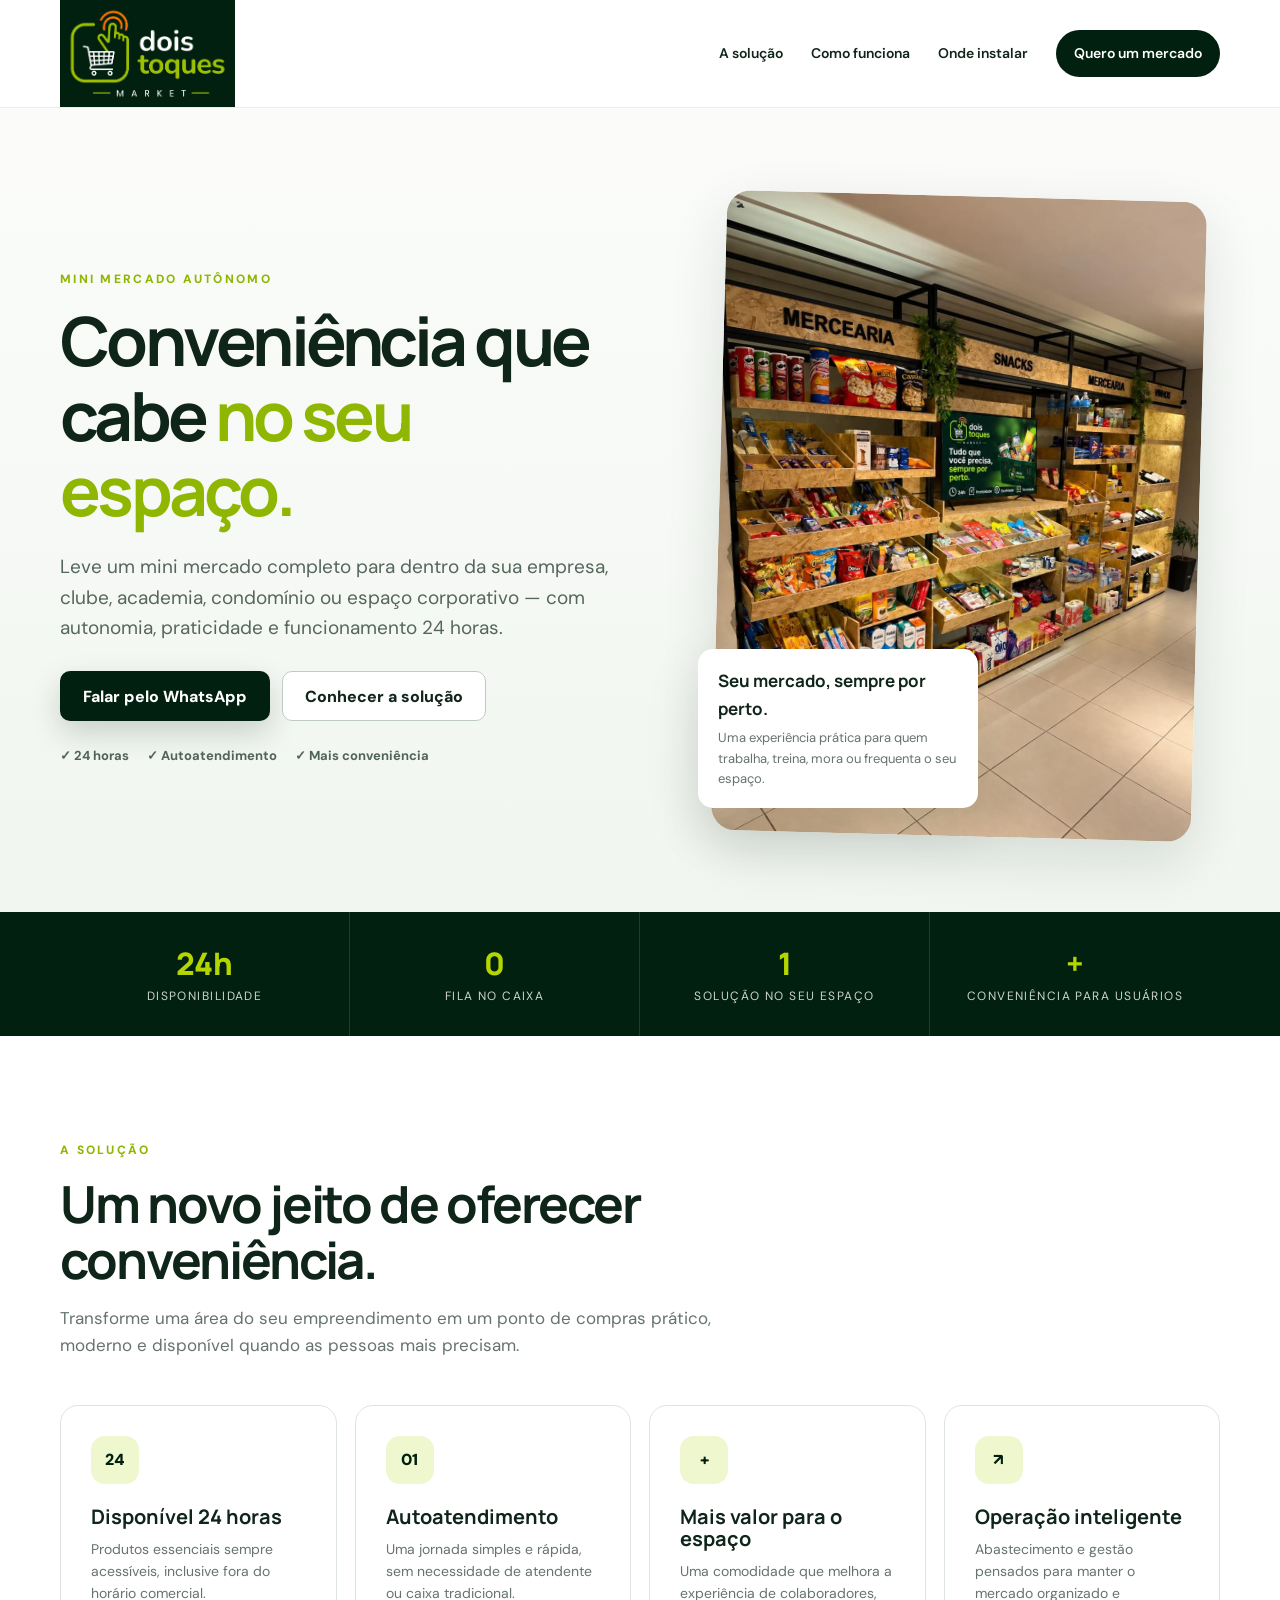
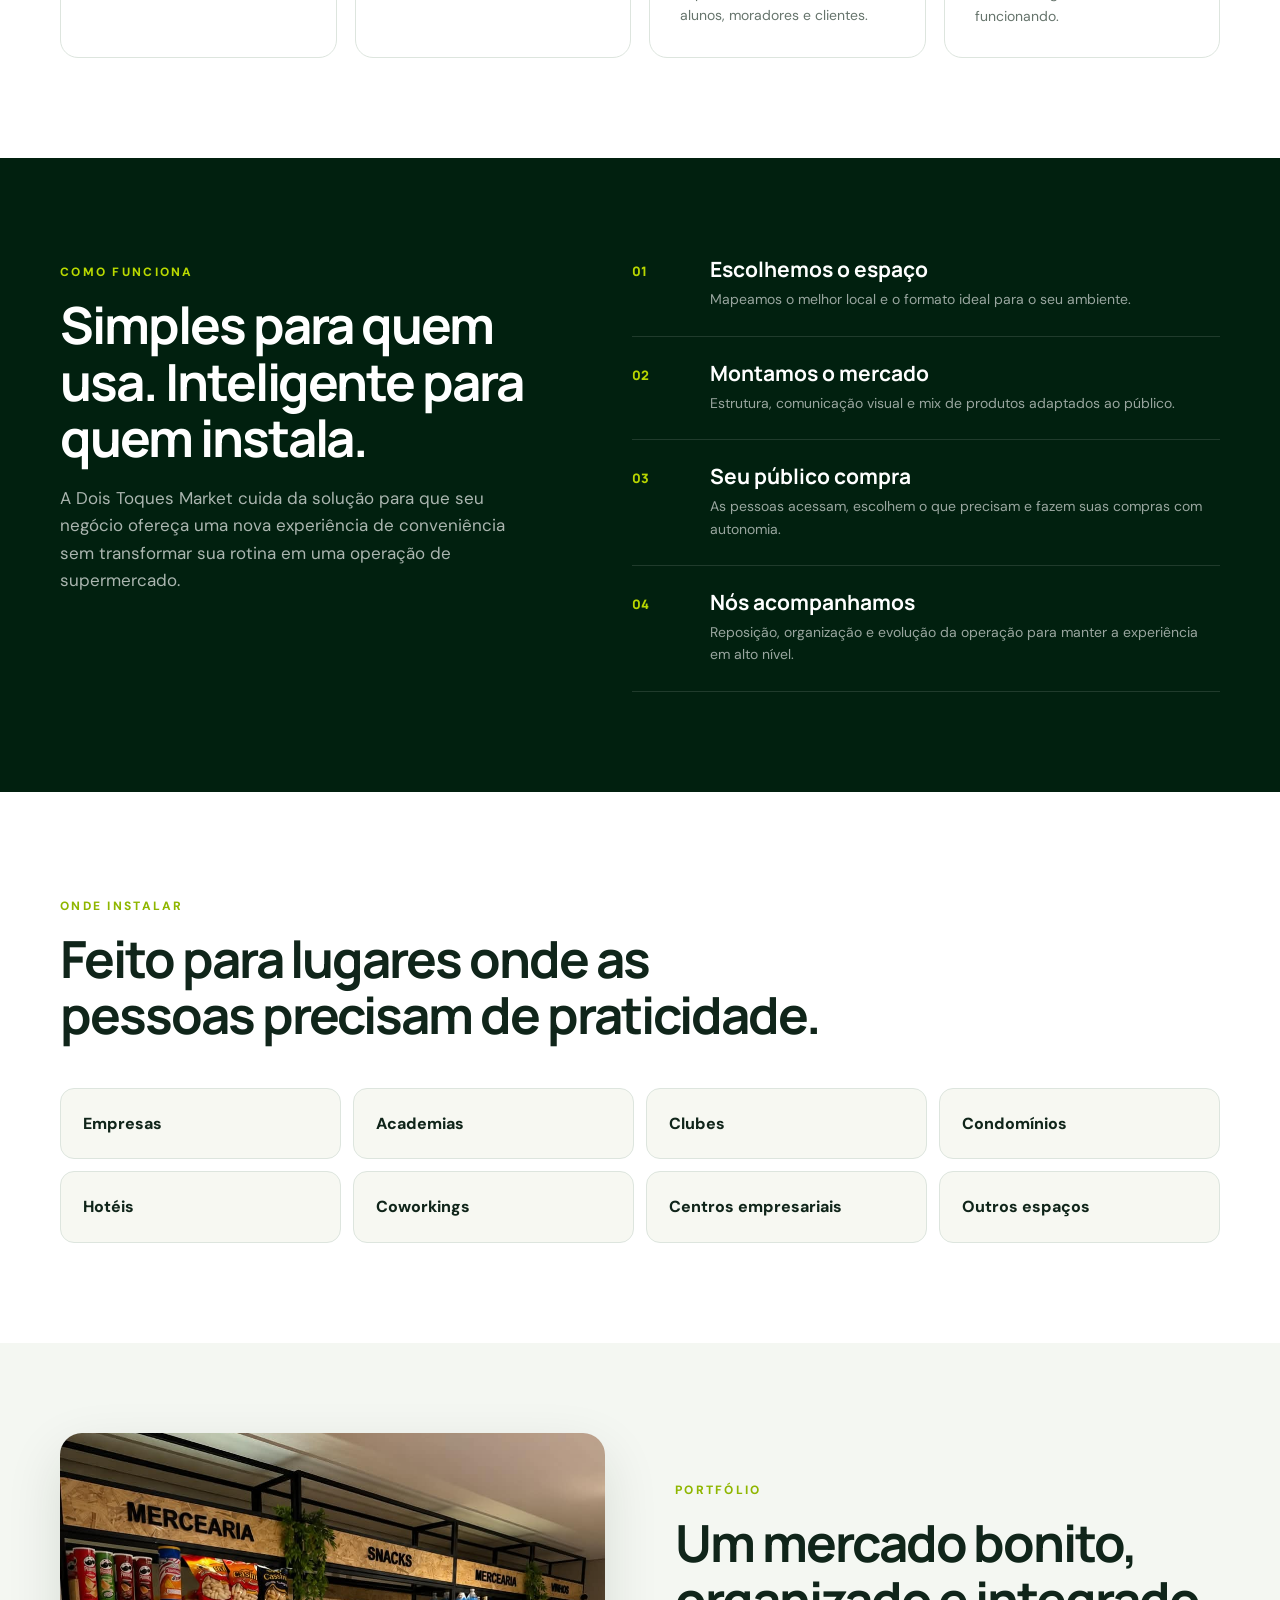
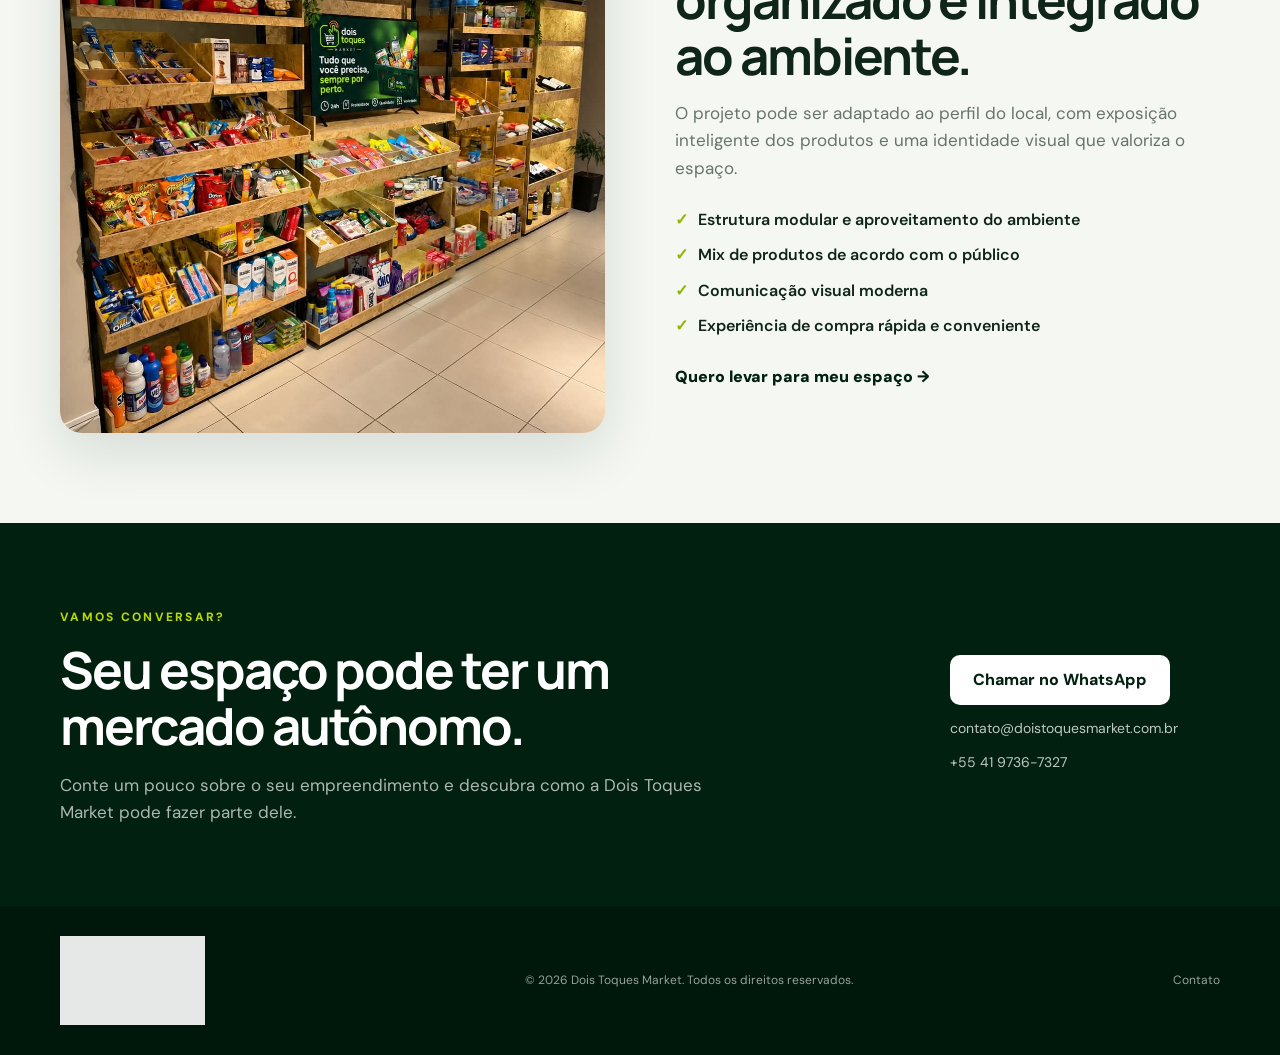
==== html/index.html @ eda02cd3 "Initial commit" ====
<!DOCTYPE html>
<html lang="pt-BR">
<head>
  <meta charset="UTF-8">
  <meta name="viewport" content="width=device-width, initial-scale=1.0">
  <meta name="description" content="Dois Toques Market — mini mercados autônomos para empresas, clubes, academias, condomínios e espaços corporativos. Conveniência 24 horas, sem operação de caixa.">
  <meta name="theme-color" content="#01200F">
  <title>Dois Toques Market | Mini Mercado Autônomo</title>
  <link rel="stylesheet" href="../css/style.css">
</head>
<body>
  <header class="site-header">
    <div class="container nav-wrap">
      <a class="brand" href="#inicio" aria-label="Dois Toques Market">
        <img src="../images/logo-escura.png" alt="Dois Toques Market">
      </a>
      <nav class="nav" aria-label="Navegação principal">
        <a href="#solucao">A solução</a>
        <a href="#como-funciona">Como funciona</a>
        <a href="#onde-instalar">Onde instalar</a>
        <a href="#contato" class="nav-cta">Quero um mercado</a>
      </nav>
    </div>
  </header>

  <main id="inicio">
    <section class="hero">
      <div class="container hero-grid">
        <div class="hero-copy">
          <span class="eyebrow">MINI MERCADO AUTÔNOMO</span>
          <h1>Conveniência que cabe <span>no seu espaço.</span></h1>
          <p class="hero-text">
            Leve um mini mercado completo para dentro da sua empresa, clube, academia,
            condomínio ou espaço corporativo — com autonomia, praticidade e funcionamento 24 horas.
          </p>
          <div class="hero-actions">
            <a class="btn btn-primary" href="https://wa.me/554197367327?text=Ol%C3%A1%2C%20quero%20conhecer%20a%20solu%C3%A7%C3%A3o%20da%20Dois%20Toques%20Market." target="_blank" rel="noopener">Falar pelo WhatsApp</a>
            <a class="btn btn-secondary" href="#solucao">Conhecer a solução</a>
          </div>
          <div class="hero-points">
            <span>✓ 24 horas</span>
            <span>✓ Autoatendimento</span>
            <span>✓ Mais conveniência</span>
          </div>
        </div>
        <div class="hero-visual">
          <div class="glow"></div>
          <img src="../images/mercado-autonomo.jpg" alt="Exemplo de mini mercado autônomo da Dois Toques Market" class="market-photo">
          <div class="floating-card">
            <strong>Seu mercado, sempre por perto.</strong>
            <span>Uma experiência prática para quem trabalha, treina, mora ou frequenta o seu espaço.</span>
          </div>
        </div>
      </div>
    </section>

    <section class="stats">
      <div class="container stats-grid">
        <div><strong>24h</strong><span>disponibilidade</span></div>
        <div><strong>0</strong><span>fila no caixa</span></div>
        <div><strong>1</strong><span>solução no seu espaço</span></div>
        <div><strong>+</strong><span>conveniência para usuários</span></div>
      </div>
    </section>

    <section id="solucao" class="section">
      <div class="container">
        <div class="section-heading">
          <span class="eyebrow">A SOLUÇÃO</span>
          <h2>Um novo jeito de oferecer conveniência.</h2>
          <p>Transforme uma área do seu empreendimento em um ponto de compras prático, moderno e disponível quando as pessoas mais precisam.</p>
        </div>
        <div class="cards">
          <article class="card">
            <div class="icon">24</div>
            <h3>Disponível 24 horas</h3>
            <p>Produtos essenciais sempre acessíveis, inclusive fora do horário comercial.</p>
          </article>
          <article class="card">
            <div class="icon">01</div>
            <h3>Autoatendimento</h3>
            <p>Uma jornada simples e rápida, sem necessidade de atendente ou caixa tradicional.</p>
          </article>
          <article class="card">
            <div class="icon">+</div>
            <h3>Mais valor para o espaço</h3>
            <p>Uma comodidade que melhora a experiência de colaboradores, alunos, moradores e clientes.</p>
          </article>
          <article class="card">
            <div class="icon">↗</div>
            <h3>Operação inteligente</h3>
            <p>Abastecimento e gestão pensados para manter o mercado organizado e funcionando.</p>
          </article>
        </div>
      </div>
    </section>

    <section id="como-funciona" class="section section-dark">
      <div class="container process-grid">
        <div>
          <span class="eyebrow eyebrow-light">COMO FUNCIONA</span>
          <h2>Simples para quem usa. Inteligente para quem instala.</h2>
          <p class="muted">A Dois Toques Market cuida da solução para que seu negócio ofereça uma nova experiência de conveniência sem transformar sua rotina em uma operação de supermercado.</p>
        </div>
        <div class="steps">
          <div class="step"><span>01</span><div><h3>Escolhemos o espaço</h3><p>Mapeamos o melhor local e o formato ideal para o seu ambiente.</p></div></div>
          <div class="step"><span>02</span><div><h3>Montamos o mercado</h3><p>Estrutura, comunicação visual e mix de produtos adaptados ao público.</p></div></div>
          <div class="step"><span>03</span><div><h3>Seu público compra</h3><p>As pessoas acessam, escolhem o que precisam e fazem suas compras com autonomia.</p></div></div>
          <div class="step"><span>04</span><div><h3>Nós acompanhamos</h3><p>Reposição, organização e evolução da operação para manter a experiência em alto nível.</p></div></div>
        </div>
      </div>
    </section>

    <section id="onde-instalar" class="section">
      <div class="container">
        <div class="section-heading">
          <span class="eyebrow">ONDE INSTALAR</span>
          <h2>Feito para lugares onde as pessoas precisam de praticidade.</h2>
        </div>
        <div class="audience-grid">
          <div class="audience">Empresas</div>
          <div class="audience">Academias</div>
          <div class="audience">Clubes</div>
          <div class="audience">Condomínios</div>
          <div class="audience">Hotéis</div>
          <div class="audience">Coworkings</div>
          <div class="audience">Centros empresariais</div>
          <div class="audience">Outros espaços</div>
        </div>
      </div>
    </section>

    <section class="portfolio">
      <div class="container portfolio-grid">
        <div class="portfolio-image-wrap">
          <img src="../images/mercado-autonomo.jpg" alt="Portfólio de mini mercado autônomo" class="portfolio-image">
        </div>
        <div class="portfolio-copy">
          <span class="eyebrow">PORTFÓLIO</span>
          <h2>Um mercado bonito, organizado e integrado ao ambiente.</h2>
          <p>O projeto pode ser adaptado ao perfil do local, com exposição inteligente dos produtos e uma identidade visual que valoriza o espaço.</p>
          <ul>
            <li>Estrutura modular e aproveitamento do ambiente</li>
            <li>Mix de produtos de acordo com o público</li>
            <li>Comunicação visual moderna</li>
            <li>Experiência de compra rápida e conveniente</li>
          </ul>
          <a class="text-link" href="#contato">Quero levar para meu espaço →</a>
        </div>
      </div>
    </section>

    <section class="cta-section" id="contato">
      <div class="container cta-box">
        <div>
          <span class="eyebrow eyebrow-light">VAMOS CONVERSAR?</span>
          <h2>Seu espaço pode ter um mercado autônomo.</h2>
          <p>Conte um pouco sobre o seu empreendimento e descubra como a Dois Toques Market pode fazer parte dele.</p>
        </div>
        <div class="cta-actions">
          <a class="btn btn-light" href="https://wa.me/554197367327?text=Ol%C3%A1%2C%20quero%20uma%20proposta%20para%20meu%20espa%C3%A7o." target="_blank" rel="noopener">Chamar no WhatsApp</a>
          <a class="contact-email" href="mailto:contato@doistoquesmarket.com.br">contato@doistoquesmarket.com.br</a>
          <span class="phone">+55 41 9736-7327</span>
        </div>
      </div>
    </section>
  </main>

  <footer class="footer">
    <div class="container footer-wrap">
      <img src="../images/logo-escura.png" alt="Dois Toques Market" class="footer-logo">
      <span>© 2026 Dois Toques Market. Todos os direitos reservados.</span>
      <a href="mailto:contato@doistoquesmarket.com.br">Contato</a>
    </div>
  </footer>
</body>
</html>
---- css/style.css ----
@import url('https://fonts.googleapis.com/css2?family=DM+Sans:wght@400;500;600;700&family=Manrope:wght@600;700;800&display=swap');

:root {
  --green: #01200F;
  --green-2: #073D22;
  --lime: #A8CF00;
  --lime-2: #8FB600;
  --orange: #FF7A00;
  --cream: #F7F8F2;
  --white: #FFFFFF;
  --text: #10251A;
  --muted: #66746C;
  --line: #DDE5DE;
  --shadow: 0 20px 55px rgba(1, 32, 15, .12);
}

* { box-sizing: border-box; }
html { scroll-behavior: smooth; }
body {
  margin: 0;
  color: var(--text);
  background: var(--white);
  font-family: 'DM Sans', Arial, sans-serif;
  line-height: 1.6;
}
a { color: inherit; text-decoration: none; }
img { max-width: 100%; display: block; }
.container { width: min(1160px, calc(100% - 40px)); margin: 0 auto; }

.site-header {
  position: sticky;
  top: 0;
  z-index: 50;
  background: rgba(255,255,255,.92);
  backdrop-filter: blur(14px);
  border-bottom: 1px solid rgba(1,32,15,.08);
}
.nav-wrap { min-height: 82px; display:flex; align-items:center; justify-content:space-between; gap:30px; }
.brand img { width: 175px; height: auto; }
.nav { display:flex; align-items:center; gap:28px; font-weight:600; font-size:14px; }
.nav a:not(.nav-cta):hover { color: var(--lime-2); }
.nav-cta { padding: 12px 18px; border-radius: 999px; background: var(--green); color: white; }

.hero {
  position: relative;
  overflow: hidden;
  padding: 88px 0 76px;
  background: linear-gradient(180deg, #fbfcfa 0%, #f1f6f0 100%);
}
.hero-grid { display:grid; grid-template-columns: 1fr .92fr; align-items:center; gap:70px; }
.eyebrow {
  display:inline-block;
  color: var(--lime-2);
  font-weight:800;
  font-size:12px;
  letter-spacing: .19em;
  margin-bottom: 14px;
}
.eyebrow-light { color: #B9D900; }
h1, h2, h3 { font-family: 'Manrope', Arial, sans-serif; margin:0; line-height:1.1; }
h1 { font-size: clamp(44px, 5.3vw, 74px); letter-spacing:-.055em; max-width:700px; }
h1 span { color: var(--lime-2); }
.hero-text { font-size:19px; max-width:650px; color:#56665D; margin:25px 0 28px; }
.hero-actions { display:flex; flex-wrap:wrap; gap:12px; }
.btn {
  display:inline-flex; align-items:center; justify-content:center;
  min-height:50px; padding:0 22px; border-radius:10px;
  font-weight:800; transition:.2s ease; border:1px solid transparent;
}
.btn:hover { transform: translateY(-2px); }
.btn-primary { background:var(--green); color:white; box-shadow:0 12px 30px rgba(1,32,15,.18); }
.btn-secondary { border-color:#BFCBC2; background:white; }
.btn-light { background:white; color:var(--green); }
.hero-points { display:flex; flex-wrap:wrap; gap:18px; margin-top:25px; font-size:13px; font-weight:700; color:#51635A; }

.hero-visual { position:relative; min-height:500px; display:flex; align-items:center; justify-content:center; }
.glow { position:absolute; width:390px; height:390px; border-radius:50%; background:rgba(168,207,0,.17); filter:blur(12px); }
.market-photo {
  position:relative; z-index:2; width:min(480px, 100%); aspect-ratio:3/4; object-fit:cover;
  border-radius:24px; box-shadow:var(--shadow); transform:rotate(1.5deg);
}
.floating-card {
  position:absolute; z-index:3; bottom:28px; left:0; width:280px;
  padding:18px 20px; background:white; border-radius:15px; box-shadow:var(--shadow);
}
.floating-card strong { display:block; font-family:'Manrope'; font-size:17px; }
.floating-card span { display:block; color:var(--muted); font-size:13px; margin-top:6px; }

.stats { background:var(--green); color:white; }
.stats-grid { display:grid; grid-template-columns:repeat(4,1fr); }
.stats-grid div { padding:30px 20px; border-right:1px solid rgba(255,255,255,.12); text-align:center; }
.stats-grid div:last-child { border:0; }
.stats strong { display:block; font:800 31px 'Manrope'; color:#B5D500; }
.stats span { display:block; font-size:12px; text-transform:uppercase; letter-spacing:.12em; opacity:.8; margin-top:3px; }

.section { padding:100px 0; }
.section-heading { max-width:760px; margin-bottom:45px; }
.section-heading h2, .process-grid h2, .portfolio-copy h2, .cta-box h2 { font-size:clamp(34px,4vw,54px); letter-spacing:-.04em; }
.section-heading p { font-size:17px; color:var(--muted); max-width:680px; margin:18px 0 0; }
.cards { display:grid; grid-template-columns:repeat(4,1fr); gap:18px; }
.card { padding:30px; border:1px solid var(--line); border-radius:18px; background:white; transition:.2s ease; }
.card:hover { transform:translateY(-5px); box-shadow:var(--shadow); }
.icon { width:48px; height:48px; display:grid; place-items:center; border-radius:14px; background:#EFF7CF; color:var(--green); font-weight:900; margin-bottom:22px; }
.card h3 { font-size:20px; margin-bottom:10px; }
.card p { color:var(--muted); margin:0; font-size:14px; }

.section-dark { background:var(--green); color:white; }
.process-grid { display:grid; grid-template-columns:.9fr 1.1fr; gap:90px; align-items:start; }
.process-grid h2 { max-width:520px; }
.muted { color:rgba(255,255,255,.67); max-width:500px; margin-top:20px; font-size:17px; }
.steps { display:grid; gap:0; }
.step { display:grid; grid-template-columns:58px 1fr; gap:20px; padding:25px 0; border-bottom:1px solid rgba(255,255,255,.12); }
.step:first-child { padding-top:0; }
.step > span { color:#B8D600; font:800 13px 'Manrope'; padding-top:4px; }
.step h3 { font-size:21px; }
.step p { margin:7px 0 0; color:rgba(255,255,255,.6); font-size:14px; }

.audience-grid { display:grid; grid-template-columns:repeat(4,1fr); gap:12px; }
.audience { border:1px solid var(--line); border-radius:14px; padding:22px; font-weight:800; background:var(--cream); }

.portfolio { padding:90px 0; background:#F4F7F2; }
.portfolio-grid { display:grid; grid-template-columns:1fr 1fr; gap:70px; align-items:center; }
.portfolio-image-wrap { position:relative; }
.portfolio-image { width:100%; max-height:600px; object-fit:cover; border-radius:22px; box-shadow:var(--shadow); }
.portfolio-copy p { color:var(--muted); font-size:17px; }
.portfolio-copy ul { padding:0; list-style:none; margin:25px 0; display:grid; gap:10px; }
.portfolio-copy li { font-weight:600; }
.portfolio-copy li::before { content:'✓'; color:var(--lime-2); margin-right:10px; font-weight:900; }
.text-link { color:var(--green); font-weight:900; }

.cta-section { padding:80px 0; background:var(--green); }
.cta-box { color:white; display:flex; justify-content:space-between; gap:50px; align-items:center; }
.cta-box h2 { max-width:650px; }
.cta-box p { color:rgba(255,255,255,.68); max-width:650px; margin:18px 0 0; font-size:17px; }
.cta-actions { display:flex; flex-direction:column; align-items:flex-start; gap:12px; min-width:270px; }
.contact-email, .phone { color:rgba(255,255,255,.75); font-size:14px; }
.contact-email:hover { color:white; }

.footer { background:#00170B; color:rgba(255,255,255,.6); padding:30px 0; font-size:12px; }
.footer-wrap { display:flex; align-items:center; justify-content:space-between; gap:20px; }
.footer-logo { width:145px; filter:brightness(0) invert(1); opacity:.9; }
.footer a:hover { color:white; }

@media (max-width: 900px) {
  .nav { display:none; }
  .hero { padding-top:55px; }
  .hero-grid, .process-grid, .portfolio-grid { grid-template-columns:1fr; gap:45px; }
  .hero-visual { min-height:auto; }
  .cards { grid-template-columns:repeat(2,1fr); }
  .audience-grid { grid-template-columns:repeat(2,1fr); }
  .cta-box { flex-direction:column; align-items:flex-start; }
}
@media (max-width: 560px) {
  .container { width:min(100% - 28px, 1160px); }
  .brand img { width:145px; }
  h1 { font-size:42px; }
  .hero-text { font-size:17px; }
  .hero-actions .btn { width:100%; }
  .hero-points { gap:9px; flex-direction:column; }
  .stats-grid { grid-template-columns:repeat(2,1fr); }
  .stats-grid div { padding:22px 10px; border-bottom:1px solid rgba(255,255,255,.12); }
  .cards { grid-template-columns:1fr; }
  .audience-grid { grid-template-columns:1fr; }
  .section { padding:70px 0; }
  .portfolio { padding:65px 0; }
  .floating-card { position:relative; bottom:auto; left:auto; margin-top:-70px; width:calc(100% - 30px); }
  .hero-visual { flex-direction:column; }
  .footer-wrap { flex-direction:column; align-items:flex-start; }
}
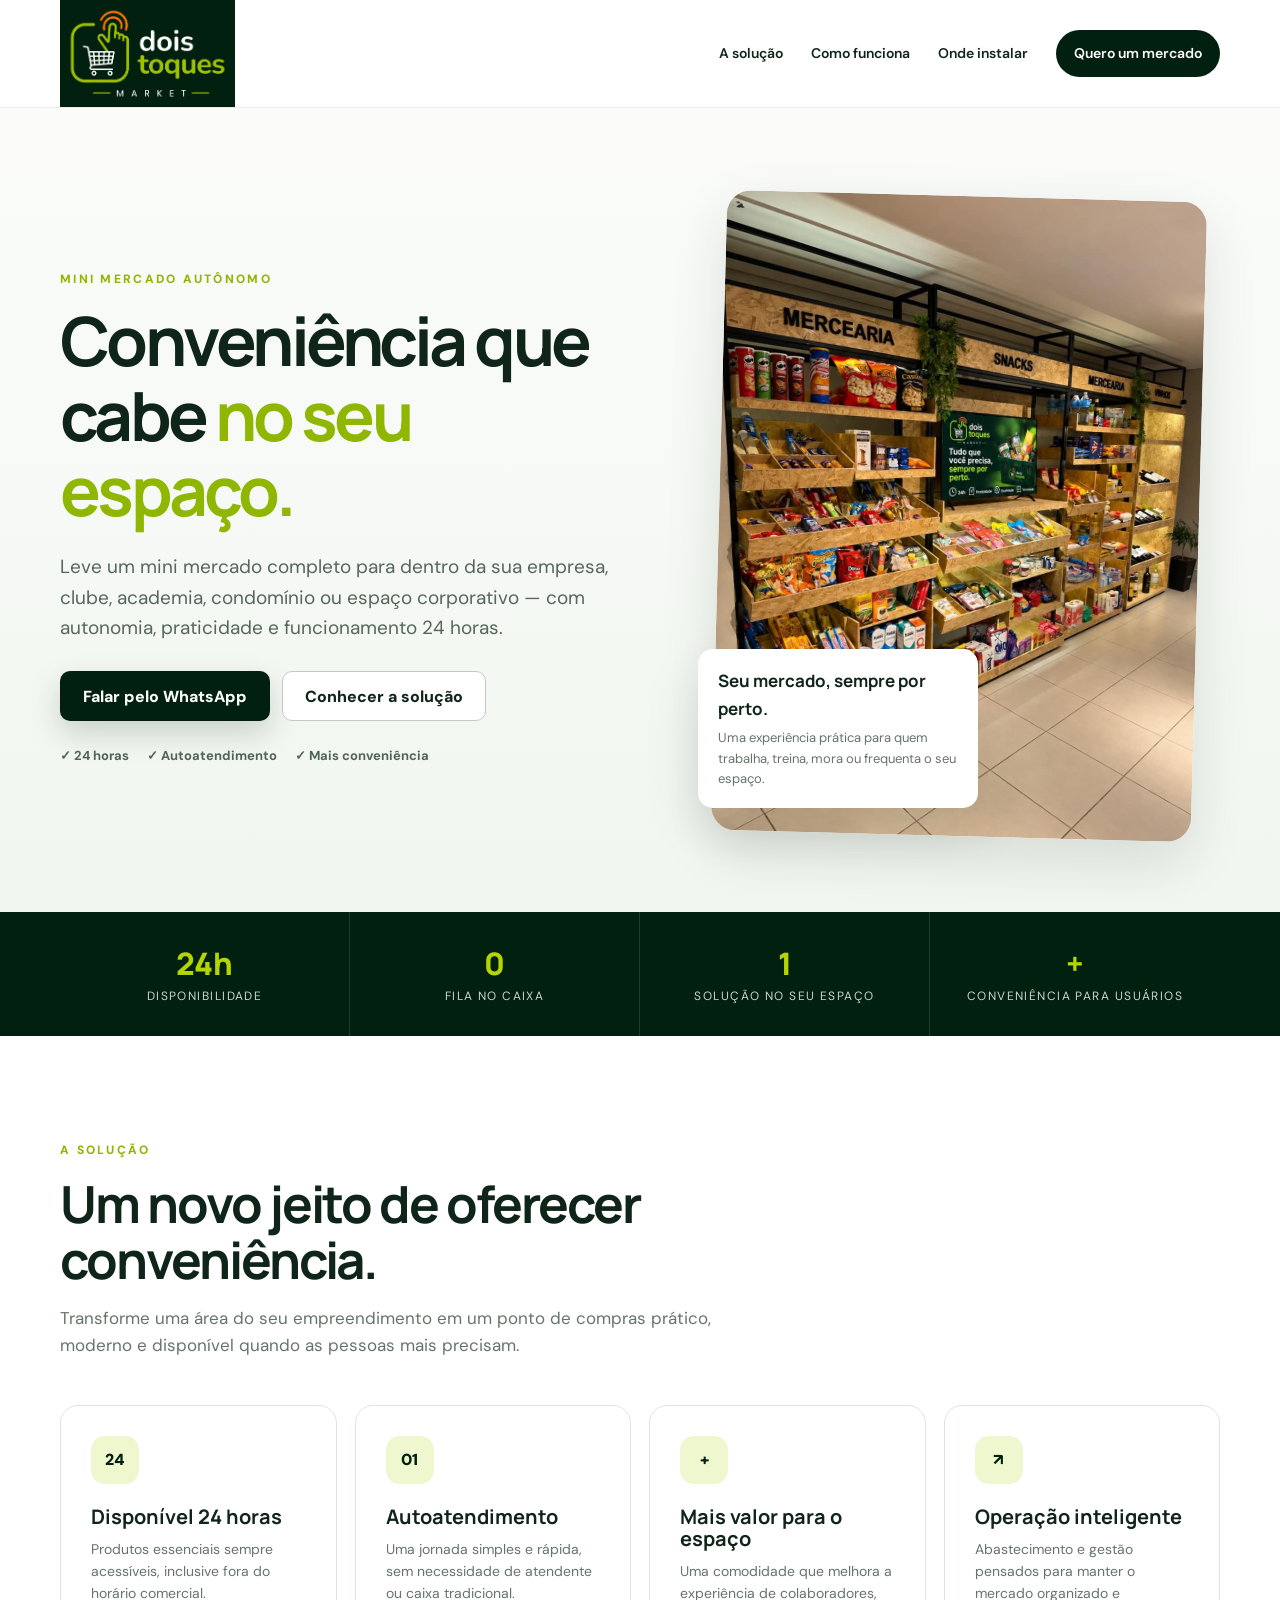
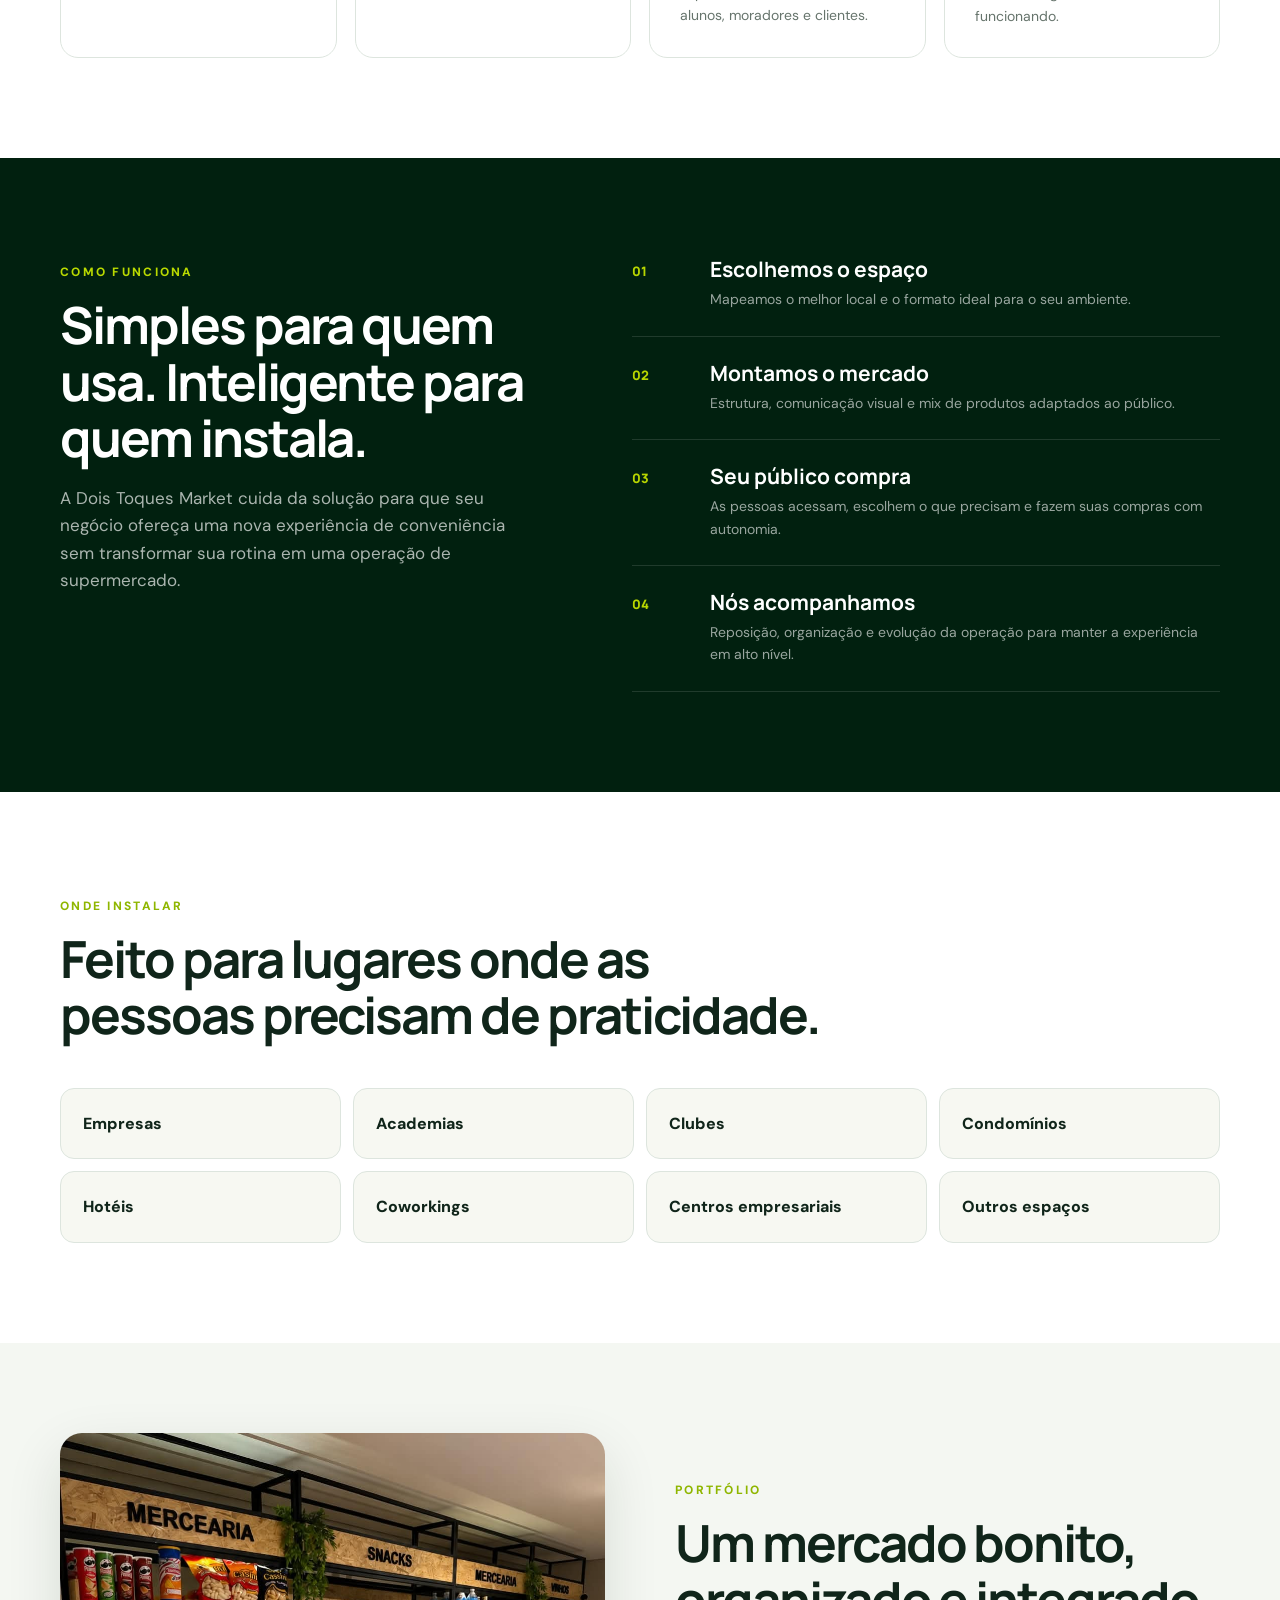
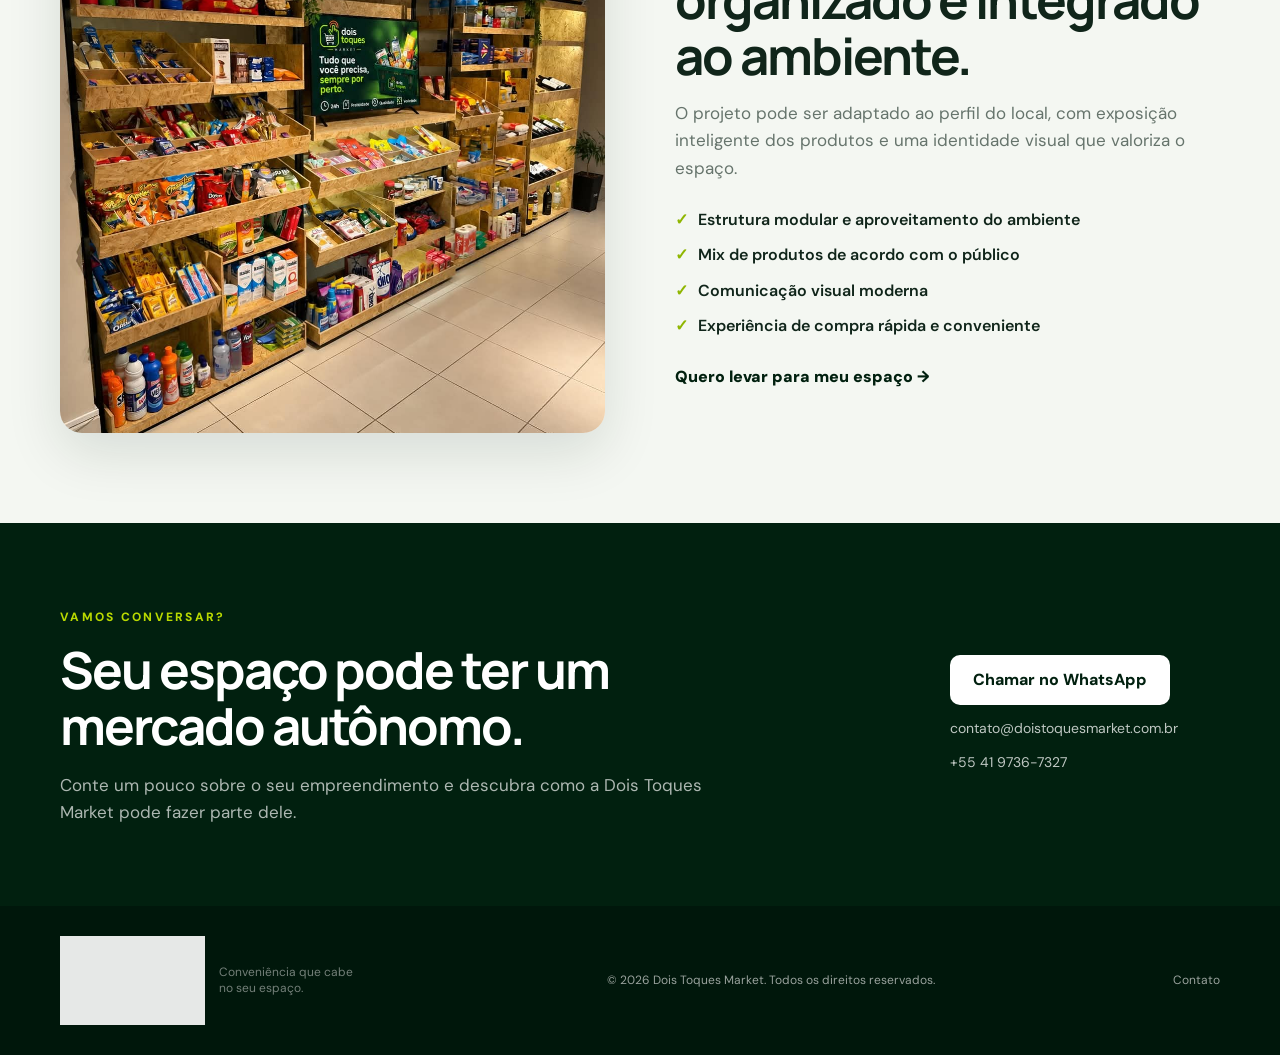
==== commit 73b3827f: "Enhance footer branding and site animations" ====
--- a/html/index.html
+++ b/html/index.html
@@ -168,7 +168,10 @@
 
   <footer class="footer">
     <div class="container footer-wrap">
-      <img src="../images/logo-escura.png" alt="Dois Toques Market" class="footer-logo">
+      <div class="footer-brand">
+        <img src="../images/logo-escura.png" alt="Dois Toques Market" class="footer-logo">
+        <span>Conveniência que cabe no seu espaço.</span>
+      </div>
       <span>© 2026 Dois Toques Market. Todos os direitos reservados.</span>
       <a href="mailto:contato@doistoquesmarket.com.br">Contato</a>
     </div>
--- a/css/style.css
+++ b/css/style.css
@@ -22,6 +22,7 @@
   background: var(--white);
   font-family: 'DM Sans', Arial, sans-serif;
   line-height: 1.6;
+  overflow-x: hidden;
 }
 a { color: inherit; text-decoration: none; }
 img { max-width: 100%; display: block; }
@@ -46,8 +47,10 @@
   overflow: hidden;
   padding: 88px 0 76px;
   background: linear-gradient(180deg, #fbfcfa 0%, #f1f6f0 100%);
+  animation: reveal-section .8s ease both;
 }
 .hero-grid { display:grid; grid-template-columns: 1fr .92fr; align-items:center; gap:70px; }
+.hero-copy { animation: slide-up .75s .12s ease both; }
 .eyebrow {
   display:inline-block;
   color: var(--lime-2);
@@ -74,11 +77,13 @@
 .hero-points { display:flex; flex-wrap:wrap; gap:18px; margin-top:25px; font-size:13px; font-weight:700; color:#51635A; }
 
 .hero-visual { position:relative; min-height:500px; display:flex; align-items:center; justify-content:center; }
-.glow { position:absolute; width:390px; height:390px; border-radius:50%; background:rgba(168,207,0,.17); filter:blur(12px); }
+.hero-visual { animation: slide-in-right .9s .2s ease both; }
+.glow { position:absolute; width:390px; height:390px; border-radius:50%; background:rgba(168,207,0,.17); filter:blur(12px); animation: pulse-glow 5s ease-in-out infinite; }
 .market-photo {
   position:relative; z-index:2; width:min(480px, 100%); aspect-ratio:3/4; object-fit:cover;
-  border-radius:24px; box-shadow:var(--shadow); transform:rotate(1.5deg);
-}
+  border-radius:24px; box-shadow:var(--shadow); transform:rotate(1.5deg); transition:transform .35s ease, box-shadow .35s ease;
+}
+.market-photo:hover { transform:rotate(0) scale(1.02); box-shadow:0 28px 65px rgba(1, 32, 15, .2); }
 .floating-card {
   position:absolute; z-index:3; bottom:28px; left:0; width:280px;
   padding:18px 20px; background:white; border-radius:15px; box-shadow:var(--shadow);
@@ -98,7 +103,10 @@
 .section-heading h2, .process-grid h2, .portfolio-copy h2, .cta-box h2 { font-size:clamp(34px,4vw,54px); letter-spacing:-.04em; }
 .section-heading p { font-size:17px; color:var(--muted); max-width:680px; margin:18px 0 0; }
 .cards { display:grid; grid-template-columns:repeat(4,1fr); gap:18px; }
-.card { padding:30px; border:1px solid var(--line); border-radius:18px; background:white; transition:.2s ease; }
+.card { padding:30px; border:1px solid var(--line); border-radius:18px; background:white; transition:transform .25s ease, box-shadow .25s ease, border-color .25s ease; animation: slide-up .7s ease both; }
+.card:nth-child(2) { animation-delay:.08s; }
+.card:nth-child(3) { animation-delay:.16s; }
+.card:nth-child(4) { animation-delay:.24s; }
 .card:hover { transform:translateY(-5px); box-shadow:var(--shadow); }
 .icon { width:48px; height:48px; display:grid; place-items:center; border-radius:14px; background:#EFF7CF; color:var(--green); font-weight:900; margin-bottom:22px; }
 .card h3 { font-size:20px; margin-bottom:10px; }
@@ -116,7 +124,8 @@
 .step p { margin:7px 0 0; color:rgba(255,255,255,.6); font-size:14px; }
 
 .audience-grid { display:grid; grid-template-columns:repeat(4,1fr); gap:12px; }
-.audience { border:1px solid var(--line); border-radius:14px; padding:22px; font-weight:800; background:var(--cream); }
+.audience { border:1px solid var(--line); border-radius:14px; padding:22px; font-weight:800; background:var(--cream); transition:transform .25s ease, background .25s ease, border-color .25s ease; }
+.audience:hover { transform:translateY(-4px); background:#EFF7CF; border-color:#C8DB7A; }
 
 .portfolio { padding:90px 0; background:#F4F7F2; }
 .portfolio-grid { display:grid; grid-template-columns:1fr 1fr; gap:70px; align-items:center; }
@@ -136,10 +145,34 @@
 .contact-email, .phone { color:rgba(255,255,255,.75); font-size:14px; }
 .contact-email:hover { color:white; }
 
-.footer { background:#00170B; color:rgba(255,255,255,.6); padding:30px 0; font-size:12px; }
+.footer { background:#00170B; color:rgba(255,255,255,.6); padding:30px 0; font-size:12px; animation: reveal-section .8s .2s ease both; }
 .footer-wrap { display:flex; align-items:center; justify-content:space-between; gap:20px; }
-.footer-logo { width:145px; filter:brightness(0) invert(1); opacity:.9; }
+.footer-brand { display:flex; align-items:center; gap:14px; }
+.footer-brand > span { max-width:150px; line-height:1.35; color:rgba(255,255,255,.45); }
+.footer-logo { width:145px; filter:brightness(0) invert(1); opacity:.9; transition:transform .3s ease, opacity .3s ease; }
+.footer-logo:hover { transform:translateY(-3px); opacity:1; }
 .footer a:hover { color:white; }
+
+@keyframes slide-up {
+  from { opacity:0; transform:translateY(24px); }
+  to { opacity:1; transform:translateY(0); }
+}
+@keyframes slide-in-right {
+  from { opacity:0; transform:translateX(28px); }
+  to { opacity:1; transform:translateX(0); }
+}
+@keyframes reveal-section {
+  from { opacity:0; }
+  to { opacity:1; }
+}
+@keyframes pulse-glow {
+  0%, 100% { transform:scale(.96); opacity:.7; }
+  50% { transform:scale(1.06); opacity:1; }
+}
+
+@media (prefers-reduced-motion: reduce) {
+  *, *::before, *::after { animation-duration:.01ms !important; animation-iteration-count:1 !important; scroll-behavior:auto !important; transition-duration:.01ms !important; }
+}
 
 @media (max-width: 900px) {
   .nav { display:none; }
@@ -166,4 +199,5 @@
   .floating-card { position:relative; bottom:auto; left:auto; margin-top:-70px; width:calc(100% - 30px); }
   .hero-visual { flex-direction:column; }
   .footer-wrap { flex-direction:column; align-items:flex-start; }
-}
+  .footer-brand { align-items:flex-start; flex-direction:column; gap:8px; }
+}
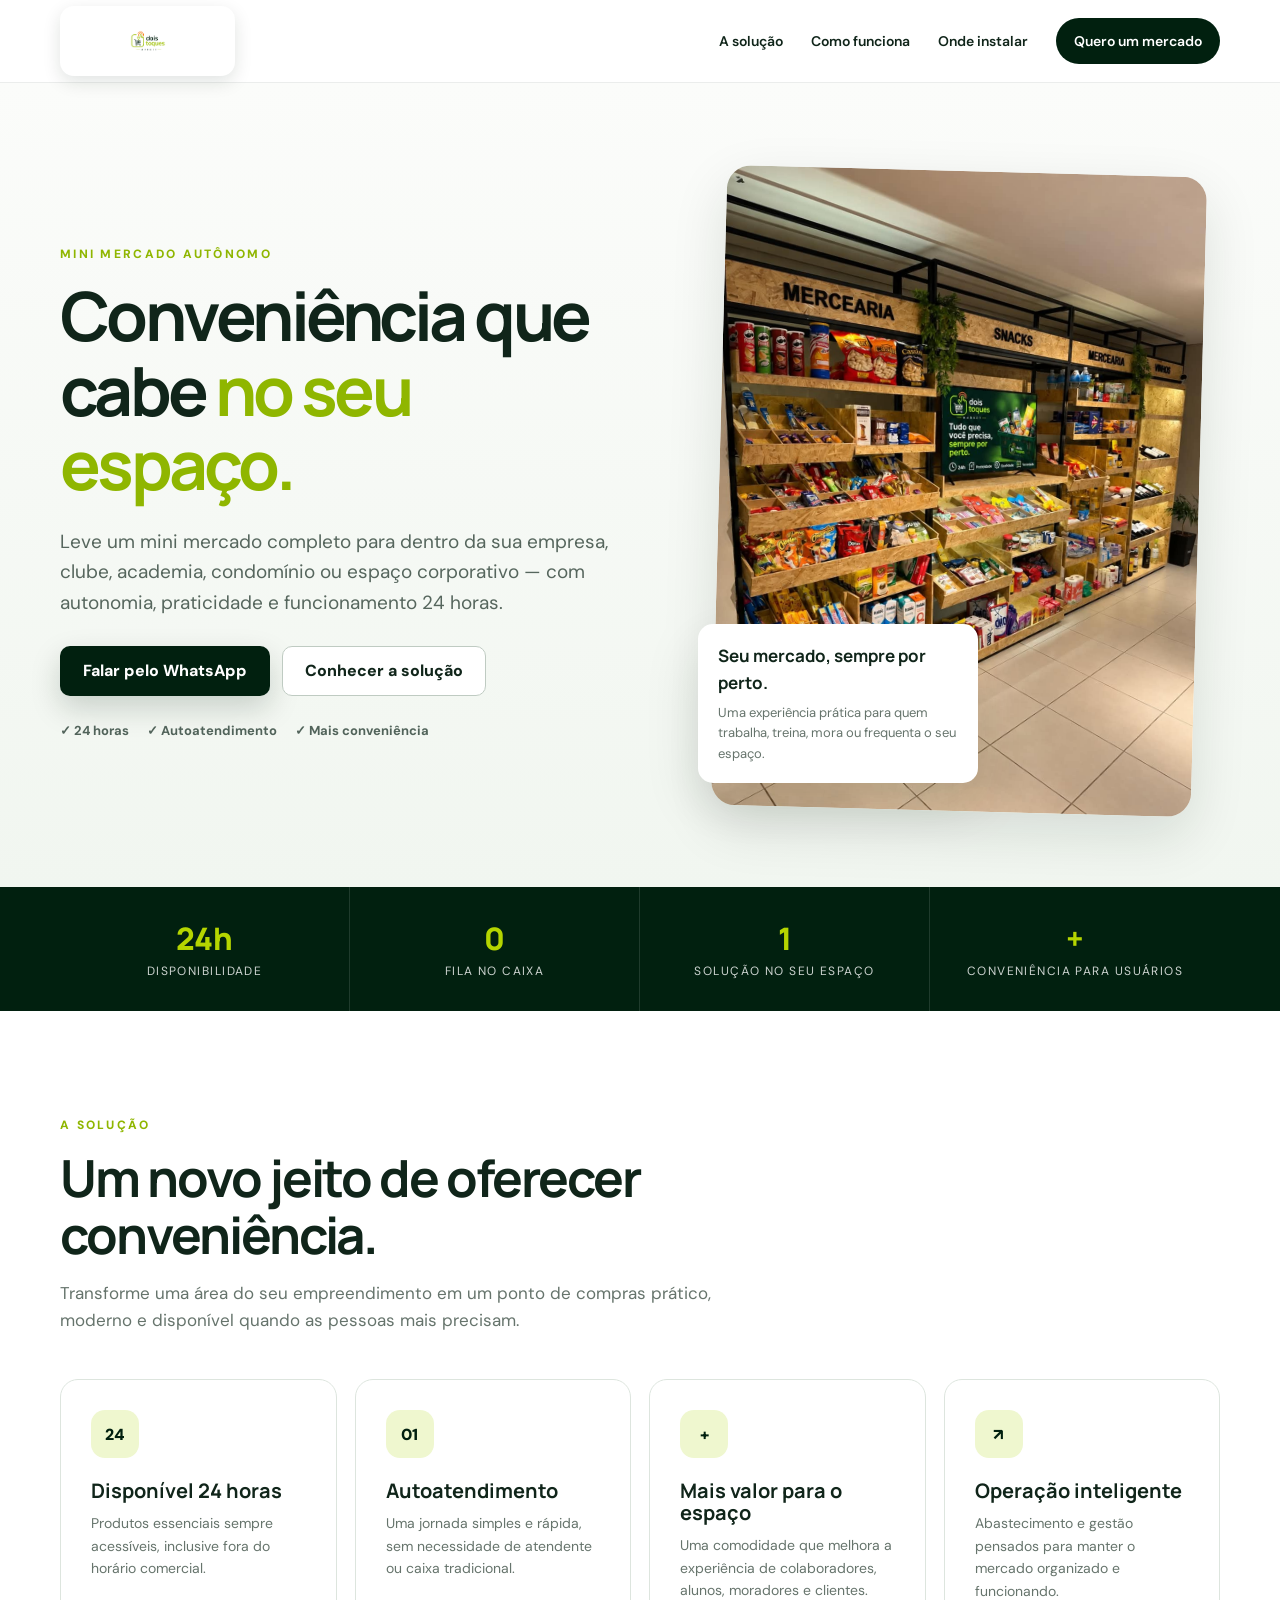
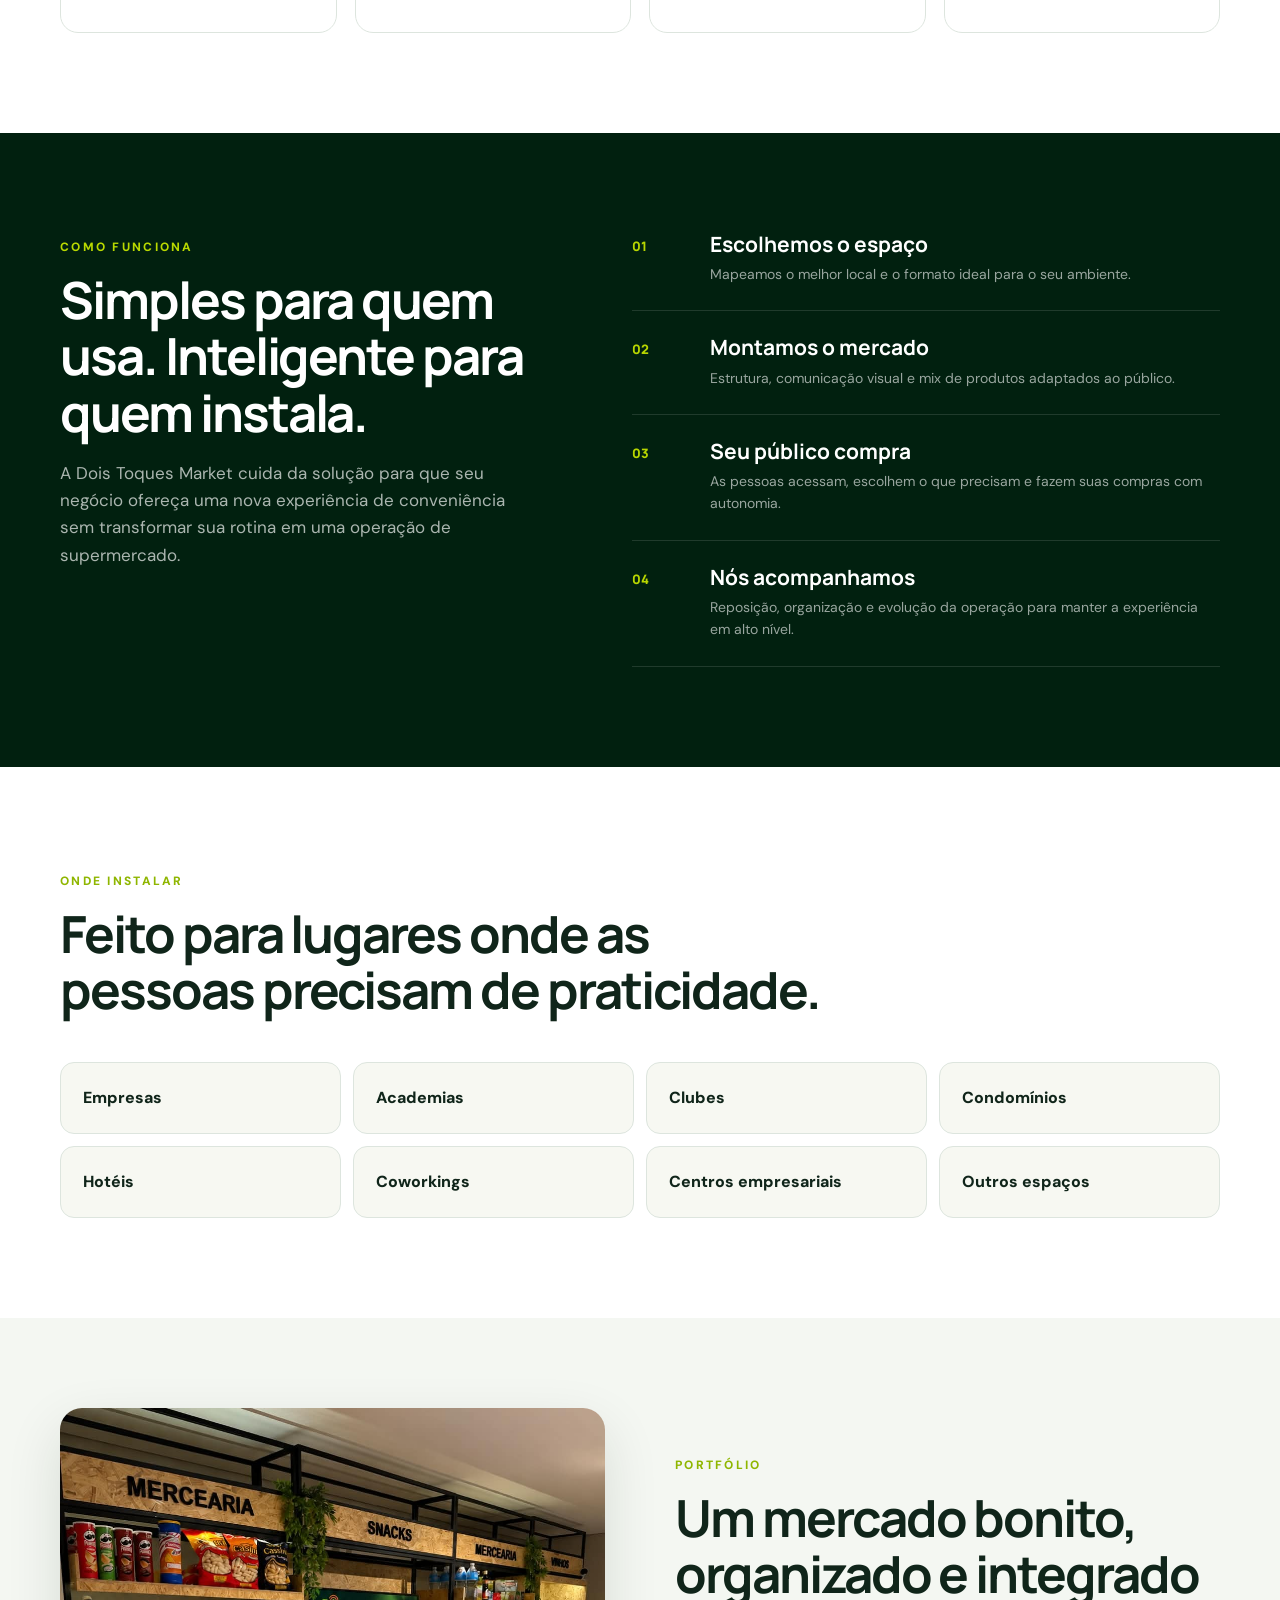
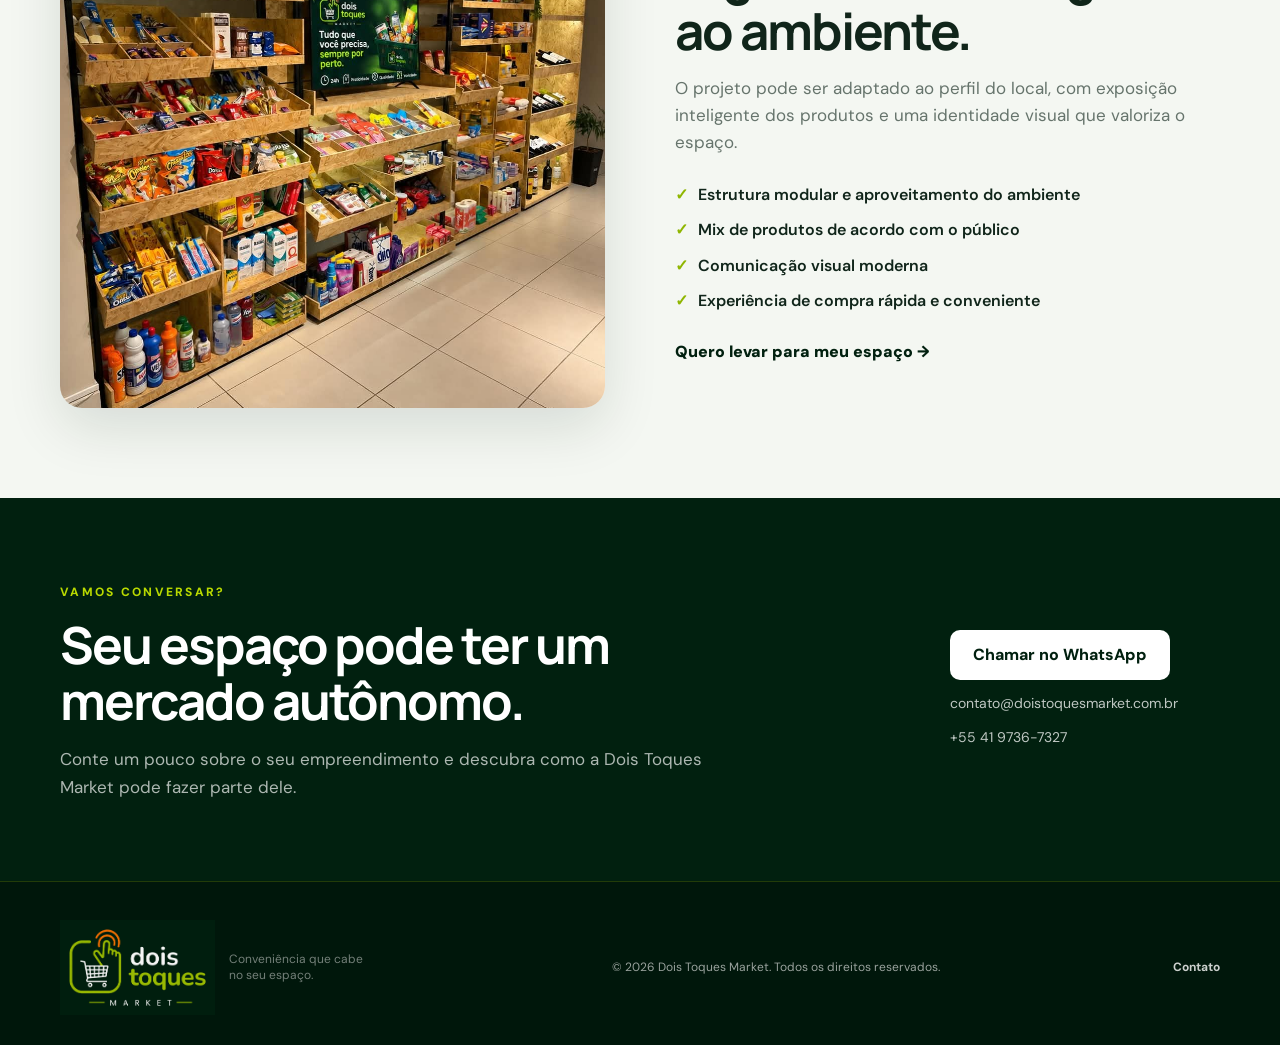
==== commit 0f358c19: "Atualiza logo do cabeçalho Substitui a logo exibida no cabeçalho pela nova imagem com fundo branco e" ====
--- a/html/index.html
+++ b/html/index.html
@@ -12,7 +12,7 @@
   <header class="site-header">
     <div class="container nav-wrap">
       <a class="brand" href="#inicio" aria-label="Dois Toques Market">
-        <img src="../images/logo-escura.png" alt="Dois Toques Market">
+        <img src="../images/logo-cabecalho.png" alt="Dois Toques Market">
       </a>
       <nav class="nav" aria-label="Navegação principal">
         <a href="#solucao">A solução</a>
--- a/css/style.css
+++ b/css/style.css
@@ -37,7 +37,8 @@
   border-bottom: 1px solid rgba(1,32,15,.08);
 }
 .nav-wrap { min-height: 82px; display:flex; align-items:center; justify-content:space-between; gap:30px; }
-.brand img { width: 175px; height: auto; }
+.brand img { width: 175px; height: 70px; object-fit: contain; border-radius: 14px; background: #fff; box-shadow: 0 6px 18px rgba(1,32,15,.12); transition: transform .25s ease, box-shadow .25s ease; }
+.brand:hover img { transform: translateY(-2px); box-shadow: 0 9px 22px rgba(1,32,15,.18); }
 .nav { display:flex; align-items:center; gap:28px; font-weight:600; font-size:14px; }
 .nav a:not(.nav-cta):hover { color: var(--lime-2); }
 .nav-cta { padding: 12px 18px; border-radius: 999px; background: var(--green); color: white; }
@@ -145,13 +146,14 @@
 .contact-email, .phone { color:rgba(255,255,255,.75); font-size:14px; }
 .contact-email:hover { color:white; }
 
-.footer { background:#00170B; color:rgba(255,255,255,.6); padding:30px 0; font-size:12px; animation: reveal-section .8s .2s ease both; }
-.footer-wrap { display:flex; align-items:center; justify-content:space-between; gap:20px; }
+.footer { background:#00170B; color:rgba(255,255,255,.6); padding:38px 0 30px; font-size:12px; border-top:1px solid rgba(168,207,0,.2); animation: reveal-section .8s .2s ease both; }
+.footer-wrap { display:flex; align-items:center; justify-content:space-between; gap:26px; }
 .footer-brand { display:flex; align-items:center; gap:14px; }
 .footer-brand > span { max-width:150px; line-height:1.35; color:rgba(255,255,255,.45); }
-.footer-logo { width:145px; filter:brightness(0) invert(1); opacity:.9; transition:transform .3s ease, opacity .3s ease; }
+.footer-logo { width:155px; height:auto; opacity:.96; transition:transform .3s ease, opacity .3s ease; }
 .footer-logo:hover { transform:translateY(-3px); opacity:1; }
-.footer a:hover { color:white; }
+.footer a { font-weight:700; color:rgba(255,255,255,.8); }
+.footer a:hover { color:#B8D600; }
 
 @keyframes slide-up {
   from { opacity:0; transform:translateY(24px); }
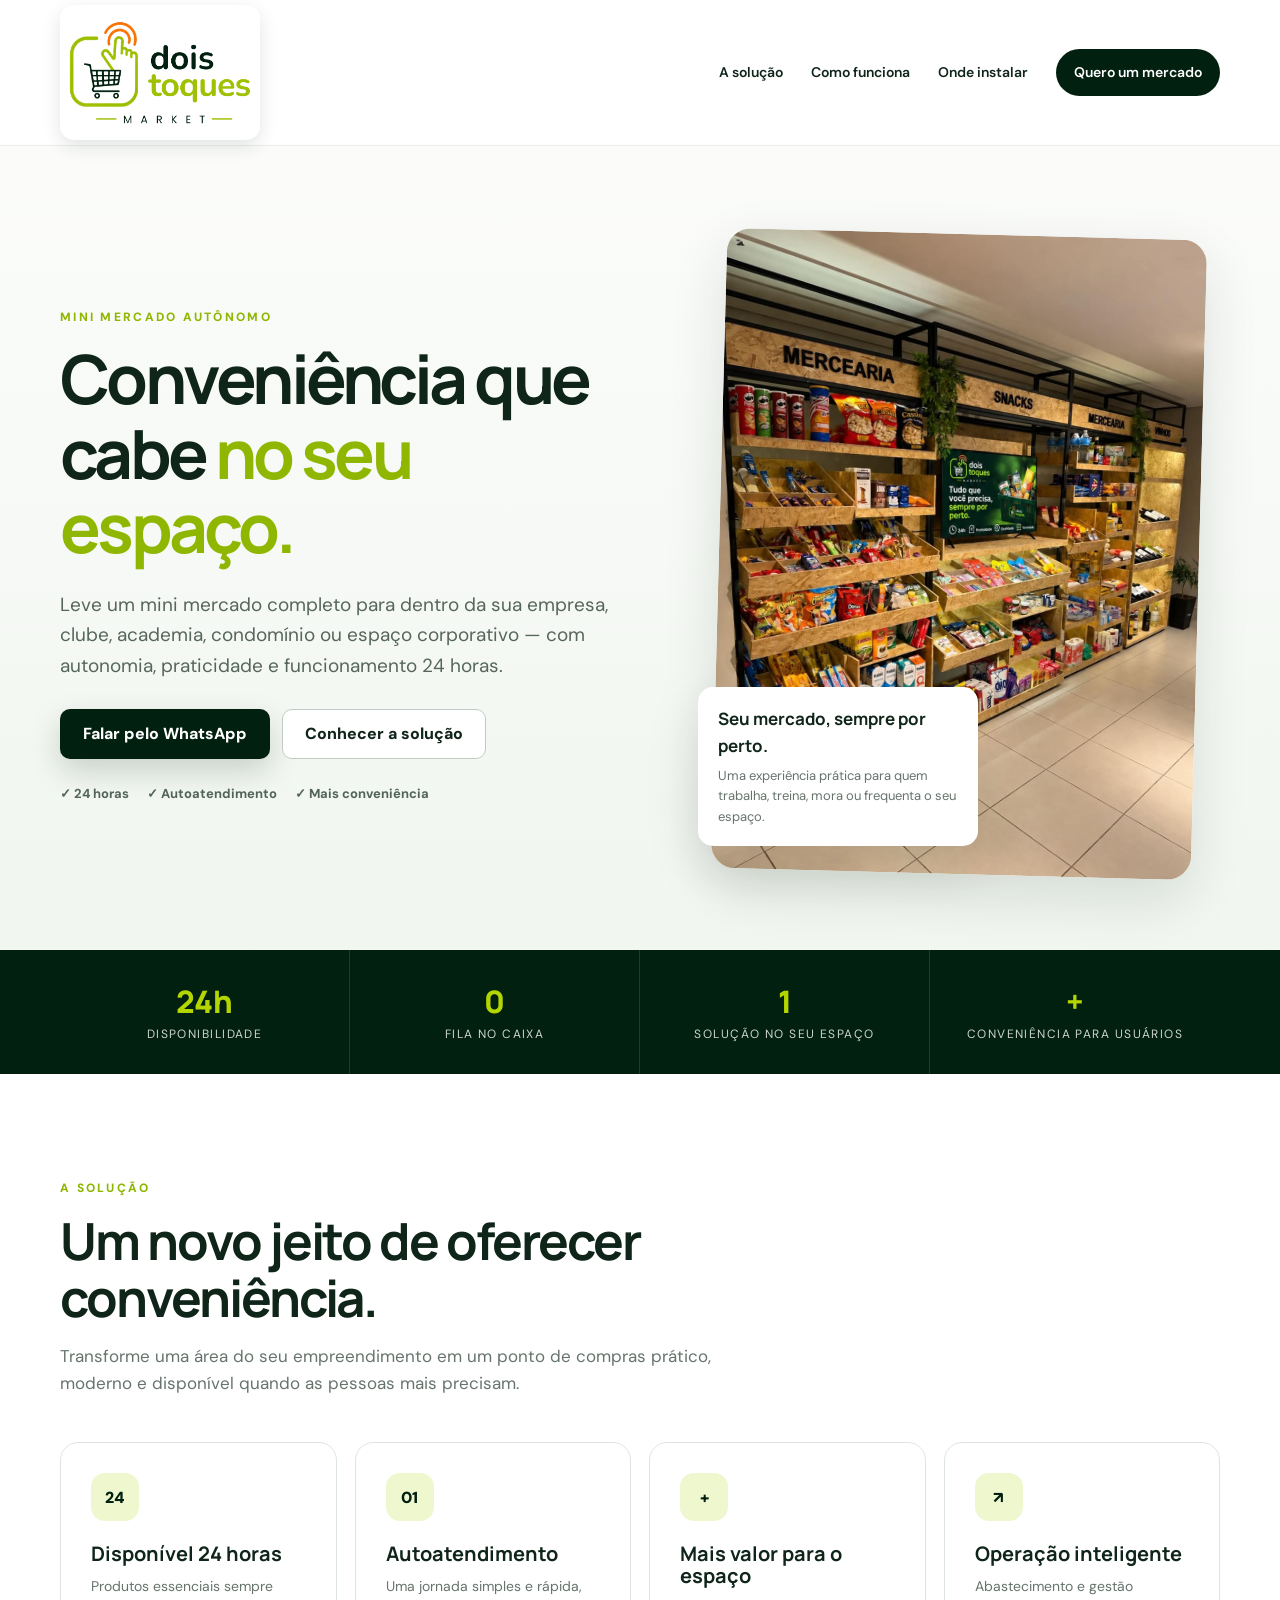
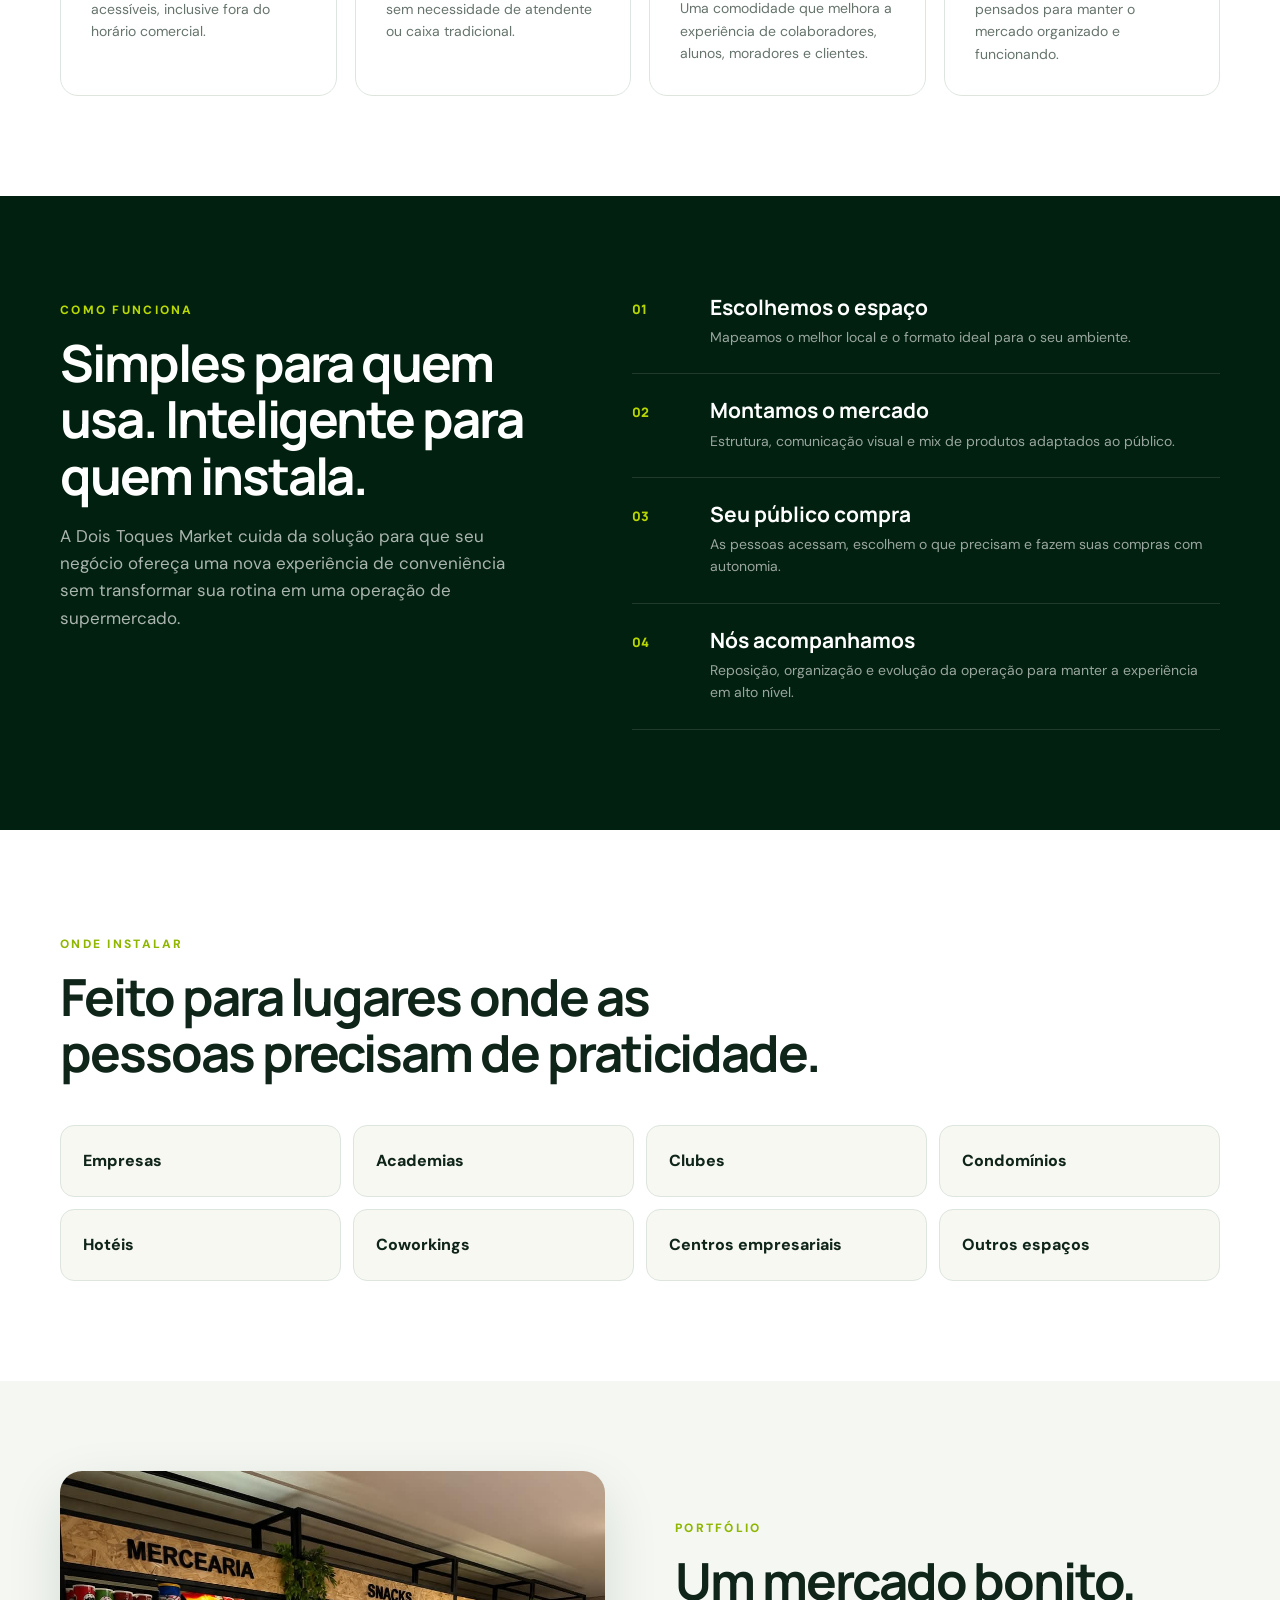
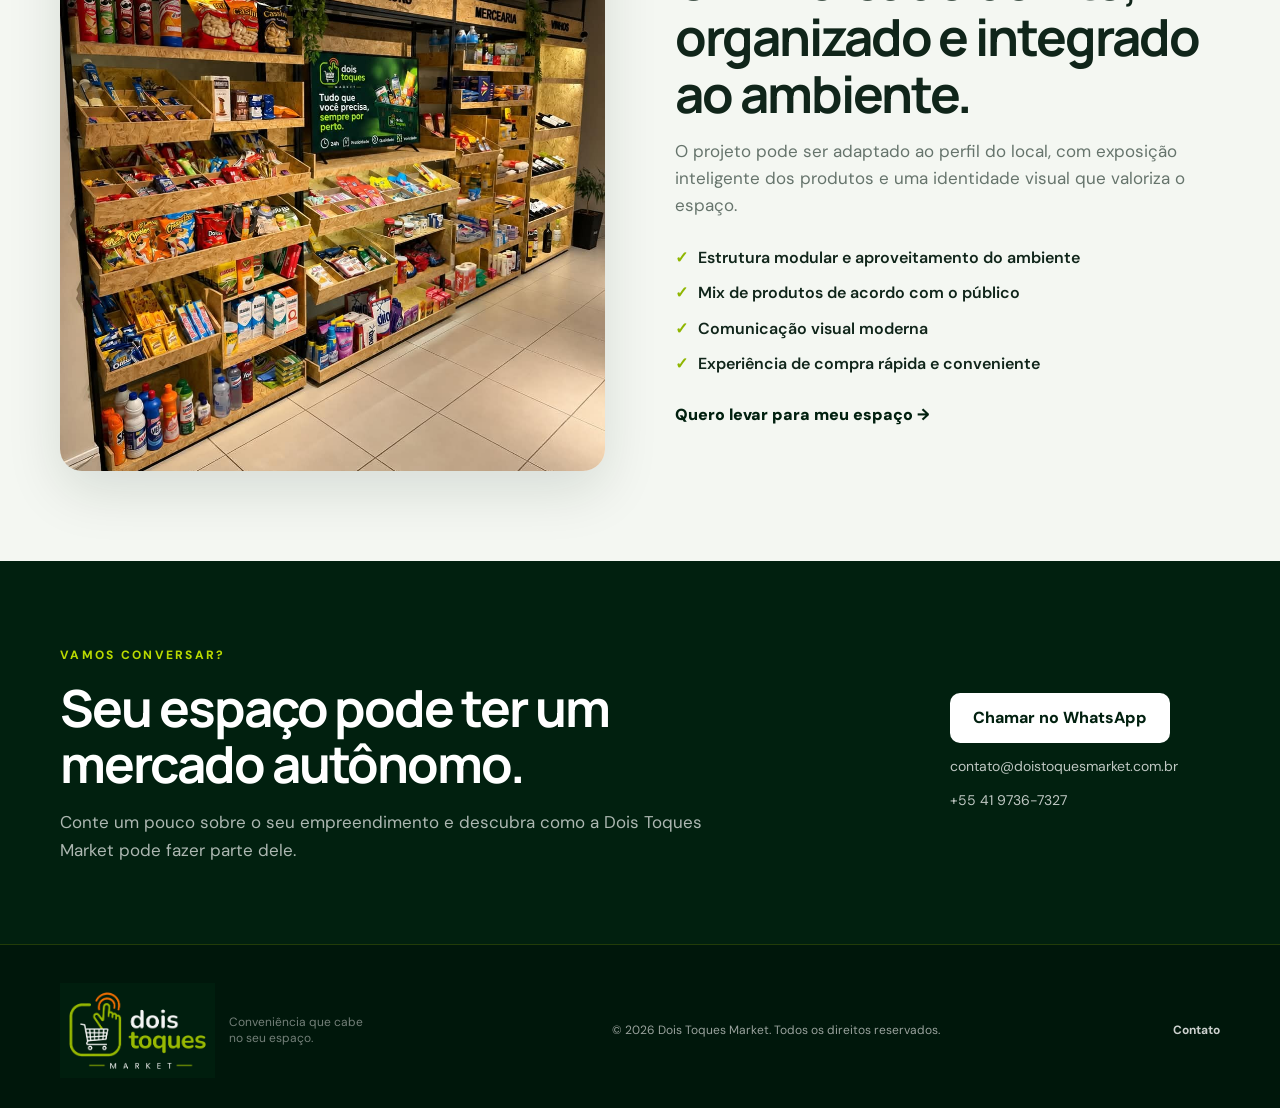
==== commit dfab7621: "Atualiza logo ampliada no GitHub Pages Publica a logo ampliada com um novo nome de arquivo para inva" ====
--- a/html/index.html
+++ b/html/index.html
@@ -12,7 +12,7 @@
   <header class="site-header">
     <div class="container nav-wrap">
       <a class="brand" href="#inicio" aria-label="Dois Toques Market">
-        <img src="../images/logo-cabecalho.png" alt="Dois Toques Market">
+        <img src="../images/logo-cabecalho-v2.png" alt="Dois Toques Market">
       </a>
       <nav class="nav" aria-label="Navegação principal">
         <a href="#solucao">A solução</a>
--- a/css/style.css
+++ b/css/style.css
@@ -36,8 +36,8 @@
   backdrop-filter: blur(14px);
   border-bottom: 1px solid rgba(1,32,15,.08);
 }
-.nav-wrap { min-height: 82px; display:flex; align-items:center; justify-content:space-between; gap:30px; }
-.brand img { width: 175px; height: 70px; object-fit: contain; border-radius: 14px; background: #fff; box-shadow: 0 6px 18px rgba(1,32,15,.12); transition: transform .25s ease, box-shadow .25s ease; }
+.nav-wrap { min-height: 145px; display:flex; align-items:center; justify-content:space-between; gap:30px; }
+.brand img { width: 200px; height: 135px; object-fit: contain; border-radius: 14px; background: #fff; box-shadow: 0 6px 18px rgba(1,32,15,.12); transition: transform .25s ease, box-shadow .25s ease; }
 .brand:hover img { transform: translateY(-2px); box-shadow: 0 9px 22px rgba(1,32,15,.18); }
 .nav { display:flex; align-items:center; gap:28px; font-weight:600; font-size:14px; }
 .nav a:not(.nav-cta):hover { color: var(--lime-2); }
@@ -187,7 +187,7 @@
 }
 @media (max-width: 560px) {
   .container { width:min(100% - 28px, 1160px); }
-  .brand img { width:145px; }
+  .brand img { width:155px; height:115px; }
   h1 { font-size:42px; }
   .hero-text { font-size:17px; }
   .hero-actions .btn { width:100%; }
